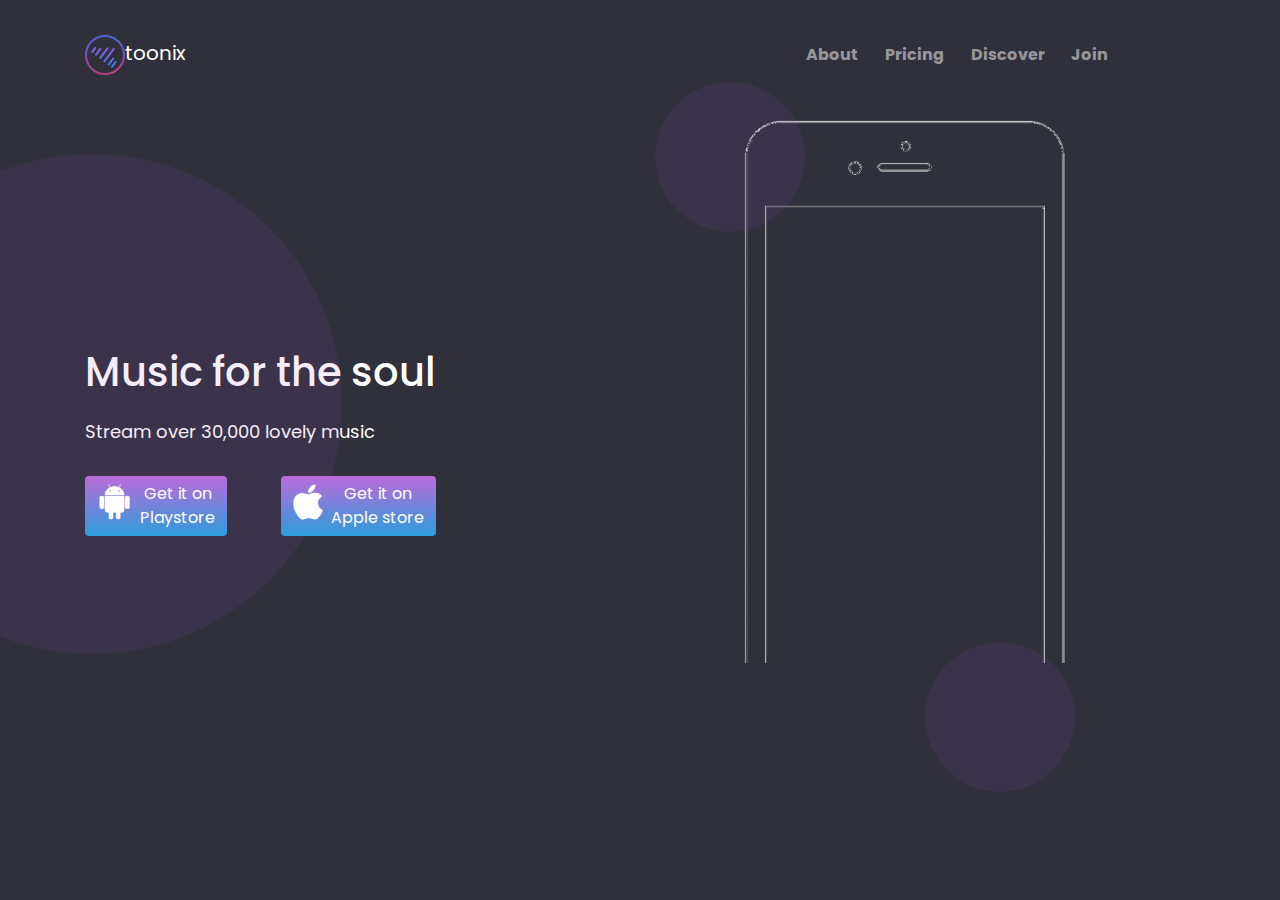
==== index.html @ 1d453da4 "initial commit" ====
<!DOCTYPE html>
<html lang="en">

<head>
  <meta charset="UTF-8">
  <meta name="viewport" content="width=device-width, initial-scale=1.0">
  <meta http-equiv="X-UA-Compatible" content="ie=edge">
  <title>Toonix</title>
  <link rel="stylesheet" href="css/style.css">
  <link rel="stylesheet" href="assets/bootstrap-4.3.1-dist/css/bootstrap.css">
  <link rel="stylesheet" href="assets/fontawesome/css/all.css">
  <link href="https://fonts.googleapis.com/css?family=Poppins&display=swap" rel="stylesheet">
</head>

<body>

  <!--navigation-->
  <div class="navbar">
    <nav class="navbar navbar-expand-lg navbar-dark">
      <div class="container">
        <a class="navbar-brand" href="index.html">
          <img src="assets/img/logo.svg" class="logo"><span>toonix</span>
        </a>
        <button class="navbar-toggler" type="button" data-toggle="collapse" data-target="#navbarSupportedContent"
          aria-controls="navbarSupportedContent" aria-expanded="false" aria-label="Toggle navigation">
          <span class="navbar-toggler-icon"></span>
        </button>
        <div class="collapse navbar-collapse" id="navbarSupportedContent">
          <div class="right">
            <ul class="navbar-nav mr-auto">
              <li class="nav-item">
                <a class="nav-link" href="about.html">About <span class="sr-only">(current)</span></a>
              </li>
              <li class="nav-item">
                <a class="nav-link" href="pricing.html">Pricing </a>
              </li>
              <li class="nav-item">
                <a class="nav-link" href="discover.html">Discover</a>
              </li>
              <li class="nav-item">
                <a class="nav-link" href="join.html">Join</a>
              </li>
            </ul>
          </div>
        </div>
      </div>
    </nav>
  </div>

  <div class="home">
    <div class="container">
      <div class="row">
        <div class="col-md-6">
          <div class="home_text_holder align">
            <div class="home_text_content is_white">
              <h1>Music for the soul</h1>
              <p>Stream over 30,000 lovely music</p>

              <div class="btn_holder flex_only">
                <a href="#" class="btn flex_only">
                  <i class="fab fa-android"></i>
                  <span>Get it on<br>
                    Playstore
                  </span>
                </a>

                <a href="#" class="btn flex_only">
                  <i class="fab fa-apple"></i>
                  <span>Get it on<br>
                    Apple store
                  </span>
                </a>

                <div class="purple_ball"></div>
              </div>
            </div>
          </div>
        </div>
        <div class="col-md-6">
          <div class="purple_ball_alt "></div>
          <div class="home_img_holder">
            <img src="assets/img/iphone.svg" class="w-100"alt="">
            <div class="purple_ball_alt ball_bottom"></div>
          </div>
        </div>
      </div>
    </div>
  </div>
  </div>


</body>
<script src="js/main.js"></script>
<script src="assets/jquery/jquery.min.js"></script>
<script src="assets/bootstrap-4.3.1-dist/js/bootstrap.js"> </script>

</html>
---- css/style.css ----
.left{
    float: left !important;
}

.right{
    float: right !important;
}

.l-50{
    position: relative;
    left: 50vw;
}

.is_white{
    color: #fff !important;
}

.bold{
    font-weight: bold;
}

.flex_only{
    display: flex !important;
}

@media screen and (max-width: 770px){
    .flex_only{
        display: block !important;
    }
}

.has_shadow{
    box-shadow: 6px 10px 20px rgba(0, 0, 0, 0.19), 4px 6px 6px rgba(0, 0, 0, 0.23);
}

.center{
    display: flex;
    align-items: center;
    justify-content: center;
}

.align{
    display: flex;
    align-items: center;
}

.btn{
    background: linear-gradient(180deg, #BB6BD9 0%, #2D9CDB 100%);
    border-radius: 10px;
    border: 0 !important;
    transition: 0.5s ease;
    color: #ffff !important;
    z-index: 999;
}

.btn:hover,
.price_card:hover{
    box-shadow: 6px 10px 20px rgba(0, 0, 0, 0.19), 4px 6px 6px rgba(0, 0, 0, 0.23);
}






html body{
    background-color: #2F303A;
    font-family: 'Poppins', sans-serif;
}


.navbar {
    width: 100%;
    top: 7px;
}

.logo {
    width: 40px
}

.right {
    position: relative;
    left: 60%;
}

.right a {
    font-weight: bold;
    justify-content: space-between;
    font-size: 16px;
    margin-right: 10px;
}

.home_text_holder,
.about_text_holder{
    min-height: 80vh;
}
.home_text_content{
    line-height: 3.5em;
}

.home_text_content p{
    font-size: 18px;
}

.fa-android,
.fa-apple{
    font-size: 40px;
    padding-right: 8px;
}

.btn_holder{
    justify-content: space-between;
}

.home_img_holder{
    width: 490px;
}

.purple_ball{
    position: absolute;
    border-radius: 300px;
    background: rgba(155, 81, 224, 0.1);
    width: 500px;
    height: 500px;
    left: -40%;
    overflow: hidden;
    top: 10%;
}

.purple_ball_alt{
    position: absolute;
    border-radius: 100px;
    background: rgba(155, 81, 224, 0.1);
    width: 150px;
    height: 150px;
}

.ball_bottom{
    bottom: 10px;
    left: 50%;
}

@media screen and (max-width:770px){
    .purple_ball{
        display: none;
    }    
}

/*about page*/

.about_text_content{
    line-height: 2em;
}

.about_text_holder h2{
    color: rgba(155, 81, 224, 1);
}

.about_text_holder p{
    font-size: 18px;
}

.about_img_holder{
    width: 420px;
    position: relative;
    top: 4%;
    left: 30px;
}

.about_img_holder img{
    width: 100%;
}

/*pricing page*/
.price{
    min-height: 100vh;
    margin-top: 40px;
}

.price_card{
    background: rgba(0, 0, 0, 0.25);
    box-shadow: 0px 10px 30px rgba(0, 0, 0, 0.25);
    border-radius: 15px;
    height: 60vh;
    width: 73%;
    transition: 0.5s ease;
}

.premium{
    top: -41px;
    position: relative;
    min-height: 70vh !important;
}

.price_content{
    text-align: center;
}

.price_content h3{
    color: rgba(155, 81, 224, 1);
    font-weight: bolder;
}

.sub{
        width: 65%;
        margin-top: 5%;
}

.price_text_bottom{
    margin-top: 30px;
    line-height: 1.7em;
    margin-bottom: 30px;
}

.price_text_bottom h3{
    margin-bottom: 20px;
}

/*disocover page*/
.disocver_card_holder{
    justify-content: space-evenly;
}

.card{
    background-color: #4F4F4F !important;
    width: 50px;
    height: 50px;
}

.fa-compact-disk{
    font-size: 20px;
}
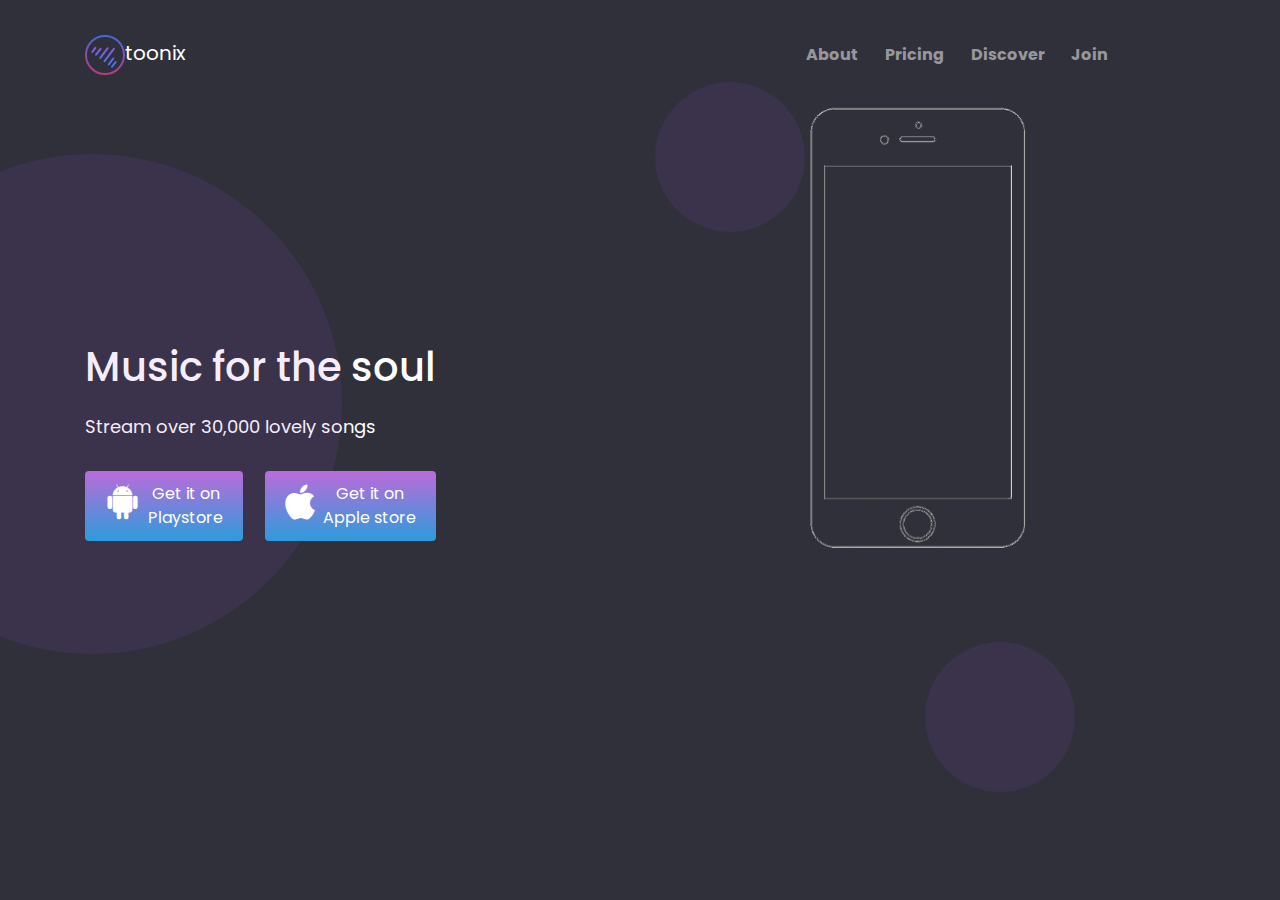
==== commit 8475e38a: "update" ====
--- a/index.html
+++ b/index.html
@@ -54,7 +54,7 @@
           <div class="home_text_holder align">
             <div class="home_text_content is_white">
               <h1>Music for the soul</h1>
-              <p>Stream over 30,000 lovely music</p>
+              <p>Stream over 30,000 lovely songs</p>
 
               <div class="btn_holder flex_only">
                 <a href="#" class="btn flex_only">
--- a/css/style.css
+++ b/css/style.css
@@ -1,50 +1,42 @@
-.left{
+/**reusables**/
+
+.left {
     float: left !important;
 }
 
-.right{
-    float: right !important;
-}
-
-.l-50{
-    position: relative;
-    left: 50vw;
-}
-
-.is_white{
+
+.is_white {
     color: #fff !important;
 }
 
-.bold{
+.bold {
     font-weight: bold;
 }
 
-.flex_only{
+.flex_only {
     display: flex !important;
 }
 
-@media screen and (max-width: 770px){
-    .flex_only{
-        display: block !important;
-    }
-}
-
-.has_shadow{
+.mt_2 {
+    margin-top: 20px !important;
+}
+
+.has_shadow {
     box-shadow: 6px 10px 20px rgba(0, 0, 0, 0.19), 4px 6px 6px rgba(0, 0, 0, 0.23);
 }
 
-.center{
+.center {
     display: flex;
     align-items: center;
     justify-content: center;
 }
 
-.align{
+.align {
     display: flex;
     align-items: center;
 }
 
-.btn{
+.btn {
     background: linear-gradient(180deg, #BB6BD9 0%, #2D9CDB 100%);
     border-radius: 10px;
     border: 0 !important;
@@ -54,16 +46,19 @@
 }
 
 .btn:hover,
-.price_card:hover{
+.price_card:hover {
     box-shadow: 6px 10px 20px rgba(0, 0, 0, 0.19), 4px 6px 6px rgba(0, 0, 0, 0.23);
 }
 
-
-
-
-
-
-html body{
+h3 {
+    color: #6c3d77;
+}
+
+
+
+
+
+html body {
     background-color: #2F303A;
     font-family: 'Poppins', sans-serif;
 }
@@ -82,6 +77,13 @@
     position: relative;
     left: 60%;
 }
+
+@media screen and (max-width: 995px) {
+    .right {
+        left: 0;
+    }
+}
+
 
 .right a {
     font-weight: bold;
@@ -91,32 +93,39 @@
 }
 
 .home_text_holder,
-.about_text_holder{
+.about_text_holder {
     min-height: 80vh;
 }
-.home_text_content{
+
+.home_text_content {
     line-height: 3.5em;
 }
 
-.home_text_content p{
+
+.home_text_content p {
     font-size: 18px;
 }
 
+.home_text_content a {
+    padding: 11px 20px;
+}
+
 .fa-android,
-.fa-apple{
+.fa-apple {
     font-size: 40px;
     padding-right: 8px;
 }
 
-.btn_holder{
+.btn_holder {
     justify-content: space-between;
 }
 
-.home_img_holder{
-    width: 490px;
-}
-
-.purple_ball{
+.home_img_holder {
+    width: 350px;
+    margin: 0 auto;
+}
+
+.purple_ball {
     position: absolute;
     border-radius: 300px;
     background: rgba(155, 81, 224, 0.1);
@@ -127,7 +136,7 @@
     top: 10%;
 }
 
-.purple_ball_alt{
+.purple_ball_alt {
     position: absolute;
     border-radius: 100px;
     background: rgba(155, 81, 224, 0.1);
@@ -135,49 +144,115 @@
     height: 150px;
 }
 
-.ball_bottom{
+.ball_bottom {
     bottom: 10px;
     left: 50%;
 }
 
-@media screen and (max-width:770px){
-    .purple_ball{
+/**media query for home page**/
+@media screen and (max-width: 745px) {
+    .right {
+        left: 0;
+        width: 100%;
+        text-align: justify;
+        margin-top: 10px;
+
+    }
+}
+
+@media screen and (max-width: 770px) {
+    .home_img_holder {
+        min-width: 350px;
+    }
+
+    .purple_ball {
         display: none;
-    }    
+    }
+
+    .right a {
+        padding: 10px 5px;
+    }
+
+    .home_text_content,
+    .home_img_content {
+        margin: 0 auto;
+        min-height: 45vh;
+    }
+
+    .btn_holder {
+        display: block !important;
+    }
+
+    .btn_holder a {
+        width: 100%;
+        text-align: center;
+        margin-top: 10px;
+        justify-content: center;
+
+    }
+
+    .home_text_holder,
+    .about_text_holder {
+        min-height: 70vh;
+    }
 }
 
 /*about page*/
 
-.about_text_content{
+.about_text_content {
     line-height: 2em;
 }
 
-.about_text_holder h2{
+.about_text_holder h2 {
     color: rgba(155, 81, 224, 1);
 }
 
-.about_text_holder p{
+.about_text_holder p {
     font-size: 18px;
 }
 
-.about_img_holder{
+.about_text_holder a{
+    text-align: left;
+    padding-right: 50px;
+}
+
+.about_img_holder {
     width: 420px;
     position: relative;
     top: 4%;
     left: 30px;
-}
-
-.about_img_holder img{
+    margin: 0 auto;
+}
+
+.about_img_holder img {
     width: 100%;
 }
 
+/**media query for about page**/
+
+@media screen and (max-width: 770px) {
+    .about_img_holder {
+        top: 0;
+        left: 0;
+        width: 350px;
+    }
+
+    .about_text_content a {
+        margin-top: 15px;
+    }
+
+    .mobile_block {
+        display: block !important;
+    }
+}
+
 /*pricing page*/
-.price{
+.price {
     min-height: 100vh;
     margin-top: 40px;
 }
 
-.price_card{
+.price_card {
     background: rgba(0, 0, 0, 0.25);
     box-shadow: 0px 10px 30px rgba(0, 0, 0, 0.25);
     border-radius: 15px;
@@ -186,47 +261,184 @@
     transition: 0.5s ease;
 }
 
-.premium{
+.premium {
     top: -41px;
     position: relative;
     min-height: 70vh !important;
 }
 
-.price_content{
+.price_content {
     text-align: center;
 }
 
-.price_content h3{
+.price_content h3 {
     color: rgba(155, 81, 224, 1);
     font-weight: bolder;
 }
 
-.sub{
-        width: 65%;
-        margin-top: 5%;
-}
-
-.price_text_bottom{
+.sub {
+    width: 65%;
+    margin-top: 5%;
+}
+
+.price_text_bottom {
     margin-top: 30px;
     line-height: 1.7em;
     margin-bottom: 30px;
 }
 
-.price_text_bottom h3{
+.price_text_bottom h3 {
     margin-bottom: 20px;
 }
 
-/*disocover page*/
-.disocver_card_holder{
+
+/***media query for  pricing page**/
+@media screen and (max-width: 770px) {
+    .price_card {
+        width: 100%;
+        margin-top: 30px;
+    }
+
+    .premium {
+        height: 60vh;
+        top: 0;
+    }
+}
+
+
+/*discover page*/
+
+.discover_card_holder {
     justify-content: space-evenly;
-}
-
-.card{
+    margin-top: 40px;
+}
+
+.discover_text_holder {
+    min-height: 80vh;
+}
+
+
+
+.card {
     background-color: #4F4F4F !important;
-    width: 50px;
-    height: 50px;
-}
-
-.fa-compact-disk{
+    width: 85px;
+    height: 75px;
+    align-items: center;
+    justify-content: center;
+    padding-top: 13px;
+}
+
+.fa-compact-disk {
     font-size: 20px;
+}
+
+.celeb_text_holder {
+    min-height: 50vh;
+}
+
+.celeb_text_content {
+    text-align: right;
+}
+
+
+/****media query for discover page*/
+
+@media screen and (max-width:770px) {
+    .discover_img_holder {
+        position: absolute;
+        top: -60vh;
+    }
+
+    .discover_img_holder img {
+        opacity: 0.6;
+    }
+
+    .celeb_text_content {
+        text-align: justify !important;
+    }
+
+    .discover_text_holder,
+    .celeb_text_holder{
+        min-height: 60vh;
+    }
+}
+
+
+/**join page**/
+
+.join_form_holder {
+    background: rgba(79, 79, 79, 0.35);
+    min-height: 70vh;
+}
+
+
+.join_form_holder   form {
+    padding: 21px 30px;
+}
+
+.join_form_holder input {
+    background: rgba(130, 130, 130, 0.67);
+    border-radius: 14px;
+    border: 0 !important;
+    padding: 16px 10px;
+    margin-top: 40px;
+}
+
+::placeholder {
+    color: #fff !important;
+}
+
+.join_form_content button {
+    padding: 10px;
+}
+
+
+
+@media screen and (min-width: 1920px) {
+    .price_card {
+        padding: 10px 10px;
+        width: 100%;
+    }
+
+    .home_img_holder,
+    .about_img_holder {
+        min-width: 690px;
+    }
+
+    .home_text_content {
+        line-height: 5.5em;
+    }
+
+    .about_text_content {
+        line-height: 2.6em;
+    }
+
+    .home_text_content h1,
+    .about_text_holder h2 {
+        font-size: 55px;
+    }
+
+    .home_text_content p,
+    .about_text_holder p {
+        font-size: 25px;
+    }
+
+    .home_text_content a {
+        padding: 12px 40px;
+        font-size: 20px;
+    }
+
+    .about_text_content .btn_holder {
+        display: block !important;
+    }
+
+    .about_text_content a {
+        font-size: 20px;
+        margin-top: 20px;
+        padding: 12px 40px;
+    }
+
+    .join_form_holder{
+        min-height: 60vh;
+    }
 }